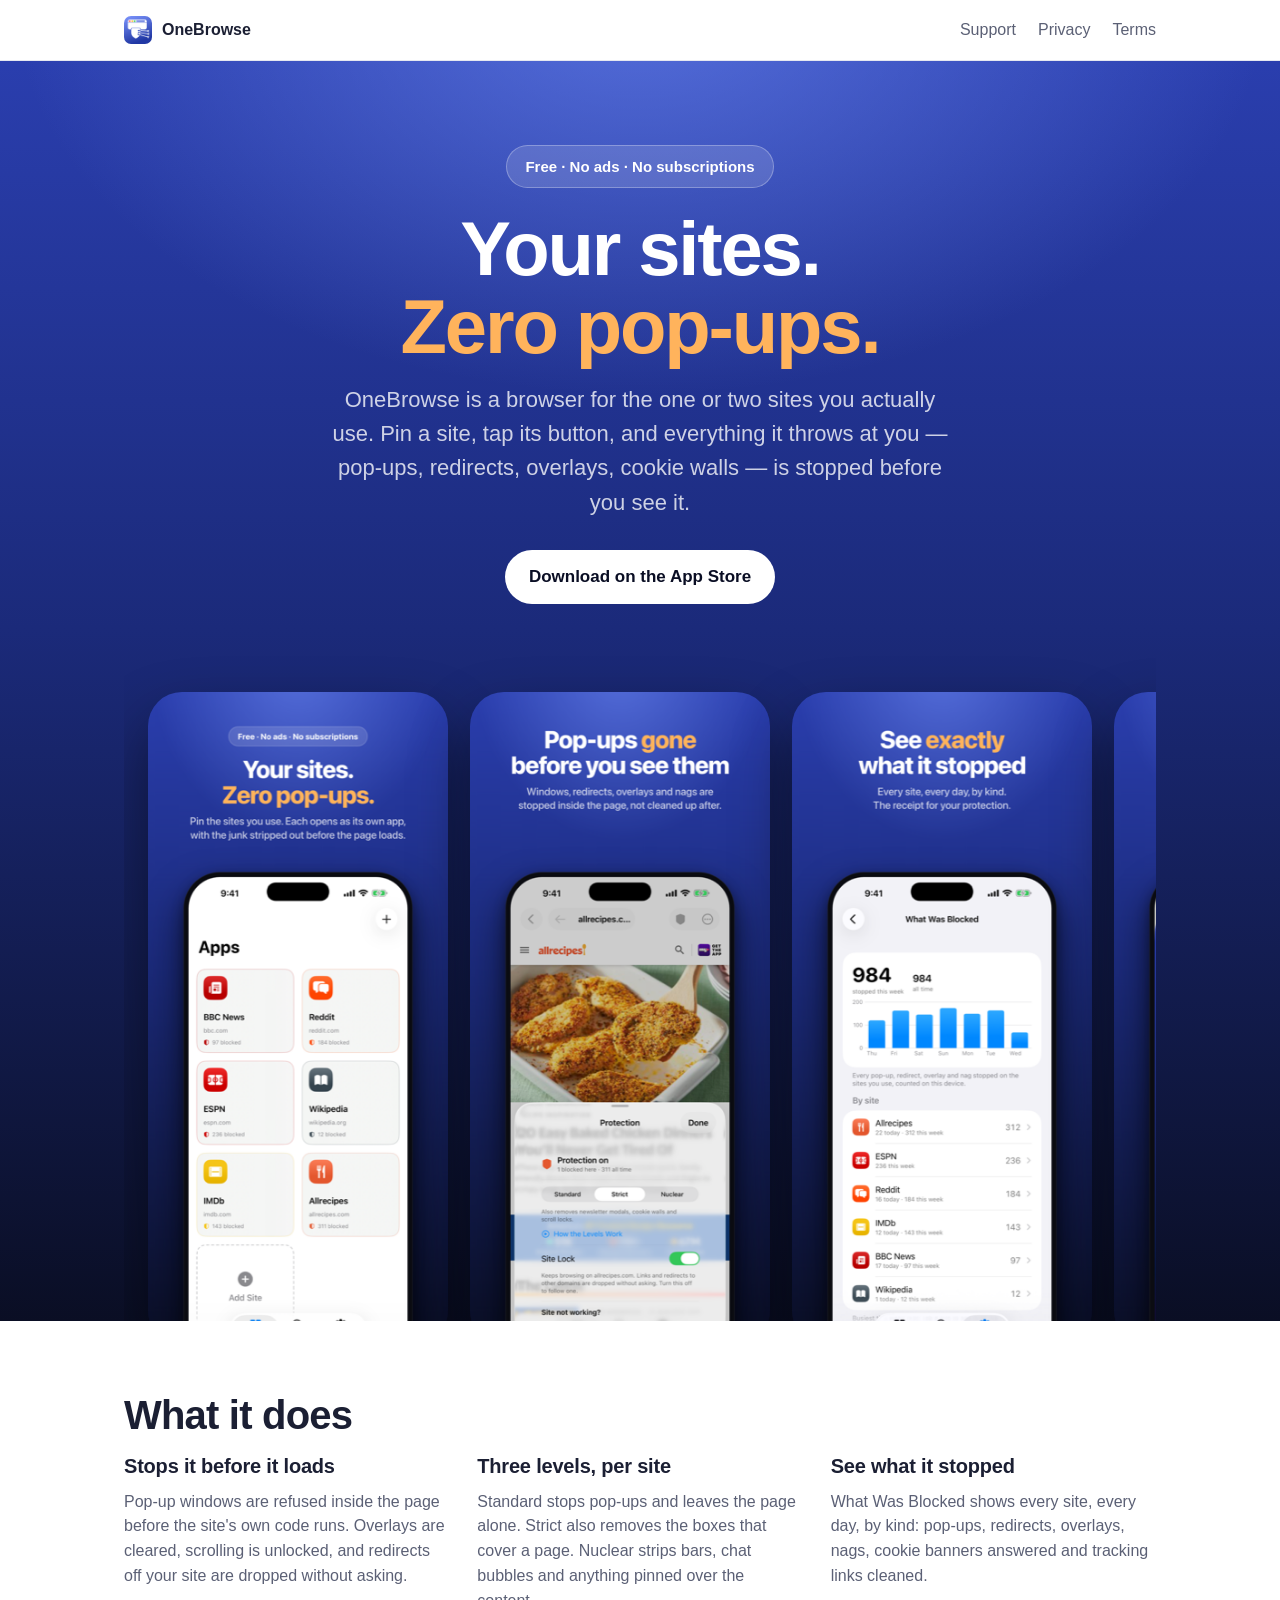
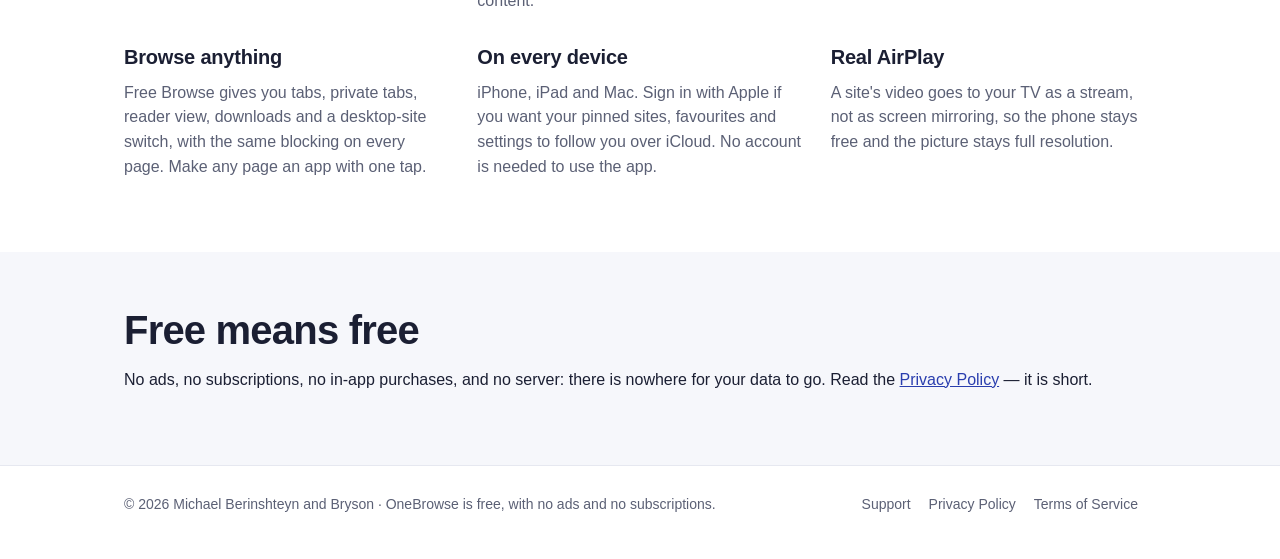
==== docs/index.html @ adca03c3 "Site: 2026-09-09 08:16" ====
<!doctype html>
<html lang="en">
<head>
<meta charset="utf-8">
<meta name="viewport" content="width=device-width, initial-scale=1">
<title>OneBrowse — your sites, without pop-ups</title>
<meta name="description" content="A free browser for the sites you actually use. Pop-ups, redirects and overlays stopped before you see them. No ads, no subscriptions.">
<link rel="icon" href="img/icon.png">
<link rel="apple-touch-icon" href="img/icon.png">
<link rel="stylesheet" href="style.css">
</head>
<body>
<header class="top"><div class="wrap">
  <a class="brand" href="index.html"><img src="img/icon.png" alt="">OneBrowse</a>
  <nav><a href="support.html">Support</a><a href="privacy.html">Privacy</a><a href="terms.html">Terms</a></nav>
</div></header>

<section class="hero"><div class="wrap">
  <div class="pill">Free · No ads · No subscriptions</div>
  <h1>Your sites. <span>Zero pop&#8209;ups.</span></h1>
  <p class="lead">OneBrowse is a browser for the one or two sites you actually use. Pin a site, tap its button, and everything it throws at you — pop-ups, redirects, overlays, cookie walls — is stopped before you see it.</p>
  <a class="cta" href="https://apps.apple.com/app/id6808476200">Download on the App Store</a>
  <div class="gallery"><div class="gallery-inner"><img src="img/frame-01.png" alt="OneBrowse screenshot 1" loading="lazy"><img src="img/frame-02.png" alt="OneBrowse screenshot 2" loading="lazy"><img src="img/frame-03.png" alt="OneBrowse screenshot 3" loading="lazy"><img src="img/frame-04.png" alt="OneBrowse screenshot 4" loading="lazy"><img src="img/frame-05.png" alt="OneBrowse screenshot 5" loading="lazy"><img src="img/frame-06.png" alt="OneBrowse screenshot 6" loading="lazy"></div></div>
</div></section>

<section class="features"><div class="wrap">
  <h2>What it does</h2>
  <div class="grid">
    <div class="card"><h3>Stops it before it loads</h3><p>Pop-up windows are refused inside the page before the site's own code runs. Overlays are cleared, scrolling is unlocked, and redirects off your site are dropped without asking.</p></div>
    <div class="card"><h3>Three levels, per site</h3><p>Standard stops pop-ups and leaves the page alone. Strict also removes the boxes that cover a page. Nuclear strips bars, chat bubbles and anything pinned over the content.</p></div>
    <div class="card"><h3>See what it stopped</h3><p>What Was Blocked shows every site, every day, by kind: pop-ups, redirects, overlays, nags, cookie banners answered and tracking links cleaned.</p></div>
    <div class="card"><h3>Browse anything</h3><p>Free Browse gives you tabs, private tabs, reader view, downloads and a desktop-site switch, with the same blocking on every page. Make any page an app with one tap.</p></div>
    <div class="card"><h3>On every device</h3><p>iPhone, iPad and Mac. Sign in with Apple if you want your pinned sites, favourites and settings to follow you over iCloud. No account is needed to use the app.</p></div>
    <div class="card"><h3>Real AirPlay</h3><p>A site's video goes to your TV as a stream, not as screen mirroring, so the phone stays free and the picture stays full resolution.</p></div>
  </div>
</div></section>

<section class="free"><div class="wrap">
  <h2>Free means free</h2>
  <p>No ads, no subscriptions, no in-app purchases, and no server: there is nowhere for your data to go. Read the <a href="privacy.html">Privacy Policy</a> — it is short.</p>
</div></section>

<footer><div class="wrap">
  <div>© 2026 Michael Berinshteyn and Bryson · OneBrowse is free, with no ads and no subscriptions.</div>
  <div><a href="support.html">Support</a><a href="privacy.html">Privacy Policy</a><a href="terms.html">Terms of Service</a></div>
</div></footer>
</body></html>
---- docs/style.css ----
:root { --blue: #2A3EAE; --ink: #0A0E24; --orange: #FFB35C; --text: #1b1f33; --muted: #5b6075; --line: #e6e8f0; }
* { box-sizing: border-box; }
html { color-scheme: light; }
body { margin: 0; font-family: -apple-system, BlinkMacSystemFont, "SF Pro Text", "Segoe UI", Roboto, Helvetica, Arial, sans-serif; color: var(--text); background: #fff; -webkit-font-smoothing: antialiased; line-height: 1.55; }
a { color: var(--blue); }
.wrap { max-width: 1080px; margin: 0 auto; padding: 0 24px; }
header.top { position: sticky; top: 0; z-index: 5; background: rgba(255,255,255,.86); backdrop-filter: saturate(180%) blur(14px); border-bottom: 1px solid var(--line); }
header.top .wrap { display: flex; align-items: center; justify-content: space-between; height: 60px; }
.brand { display: flex; align-items: center; gap: 10px; font-weight: 700; text-decoration: none; color: var(--text); }
.brand img { width: 28px; height: 28px; border-radius: 7px; }
nav a { margin-left: 22px; text-decoration: none; color: var(--muted); font-weight: 500; }
nav a:hover { color: var(--text); }
.hero { background: radial-gradient(70% 45% at 50% -5%, rgba(120,150,255,.55), rgba(120,150,255,0) 70%), linear-gradient(180deg, var(--blue) 0%, #1B2A7A 45%, var(--ink) 100%); color: #fff; padding: 84px 0 0; text-align: center; overflow: hidden; }
.hero h1 { font-size: clamp(40px, 7vw, 76px); line-height: 1.02; letter-spacing: -.028em; margin: 0 auto 18px; max-width: 14ch; font-weight: 800; }
.hero h1 span { color: var(--orange); white-space: nowrap; }
.hero p.lead { font-size: clamp(17px, 2.2vw, 22px); color: rgba(255,255,255,.78); max-width: 620px; margin: 0 auto 30px; }
.pill { display: inline-block; padding: 9px 18px; border-radius: 999px; background: rgba(255,255,255,.14); border: 1.5px solid rgba(255,255,255,.28); font-weight: 700; font-size: 15px; margin-bottom: 22px; }
.cta { display: inline-flex; align-items: center; gap: 10px; background: #fff; color: var(--ink); text-decoration: none; font-weight: 700; padding: 14px 24px; border-radius: 999px; font-size: 17px; }
.cta:hover { background: #f1f3ff; }
.gallery { display: flex; padding: 64px 0 0; overflow-x: auto; scroll-snap-type: x mandatory; scrollbar-width: none; }
.gallery::-webkit-scrollbar { display: none; }
/* Centred when it fits, scrollable from the first picture when it does not. */
.gallery-inner { display: flex; gap: 22px; margin: 0 auto; padding: 0 24px; }
.gallery img { width: 300px; height: auto; border-radius: 34px; box-shadow: 0 30px 60px rgba(0,0,0,.45); scroll-snap-align: center; flex: 0 0 auto; transform: translateY(24px); }
section.features { padding: 72px 0 24px; }
.grid { display: grid; grid-template-columns: repeat(auto-fit, minmax(260px, 1fr)); gap: 28px; }
.card h3 { margin: 0 0 8px; font-size: 20px; letter-spacing: -.01em; }
.card p { margin: 0; color: var(--muted); }
section.free { background: #f6f7fb; padding: 56px 0; margin-top: 48px; }
section.free h2, section.features h2, main.doc h1 { font-size: clamp(28px, 4vw, 40px); letter-spacing: -.02em; line-height: 1.1; margin: 0 0 14px; }
main.doc { padding: 56px 0 72px; }
main.doc .wrap { max-width: 760px; }
main.doc h2 { font-size: 22px; margin: 34px 0 8px; letter-spacing: -.01em; }
main.doc p, main.doc li { color: #2e3348; font-size: 17px; }
main.doc .meta { color: var(--muted); font-size: 14px; }
footer { border-top: 1px solid var(--line); padding: 28px 0 44px; color: var(--muted); font-size: 14px; }
footer .wrap { display: flex; flex-wrap: wrap; gap: 14px 26px; justify-content: space-between; align-items: center; }
footer a { color: var(--muted); text-decoration: none; margin-right: 18px; }
footer a:hover { color: var(--text); }
.faq details { border-top: 1px solid var(--line); padding: 14px 0; }
.faq details:last-child { border-bottom: 1px solid var(--line); }
.faq summary { font-weight: 600; cursor: pointer; font-size: 17px; }
.faq p { margin: 10px 0 0; }
@media (max-width: 640px) { nav a { margin-left: 14px; font-size: 14px; } .gallery img { width: 240px; border-radius: 28px; } }
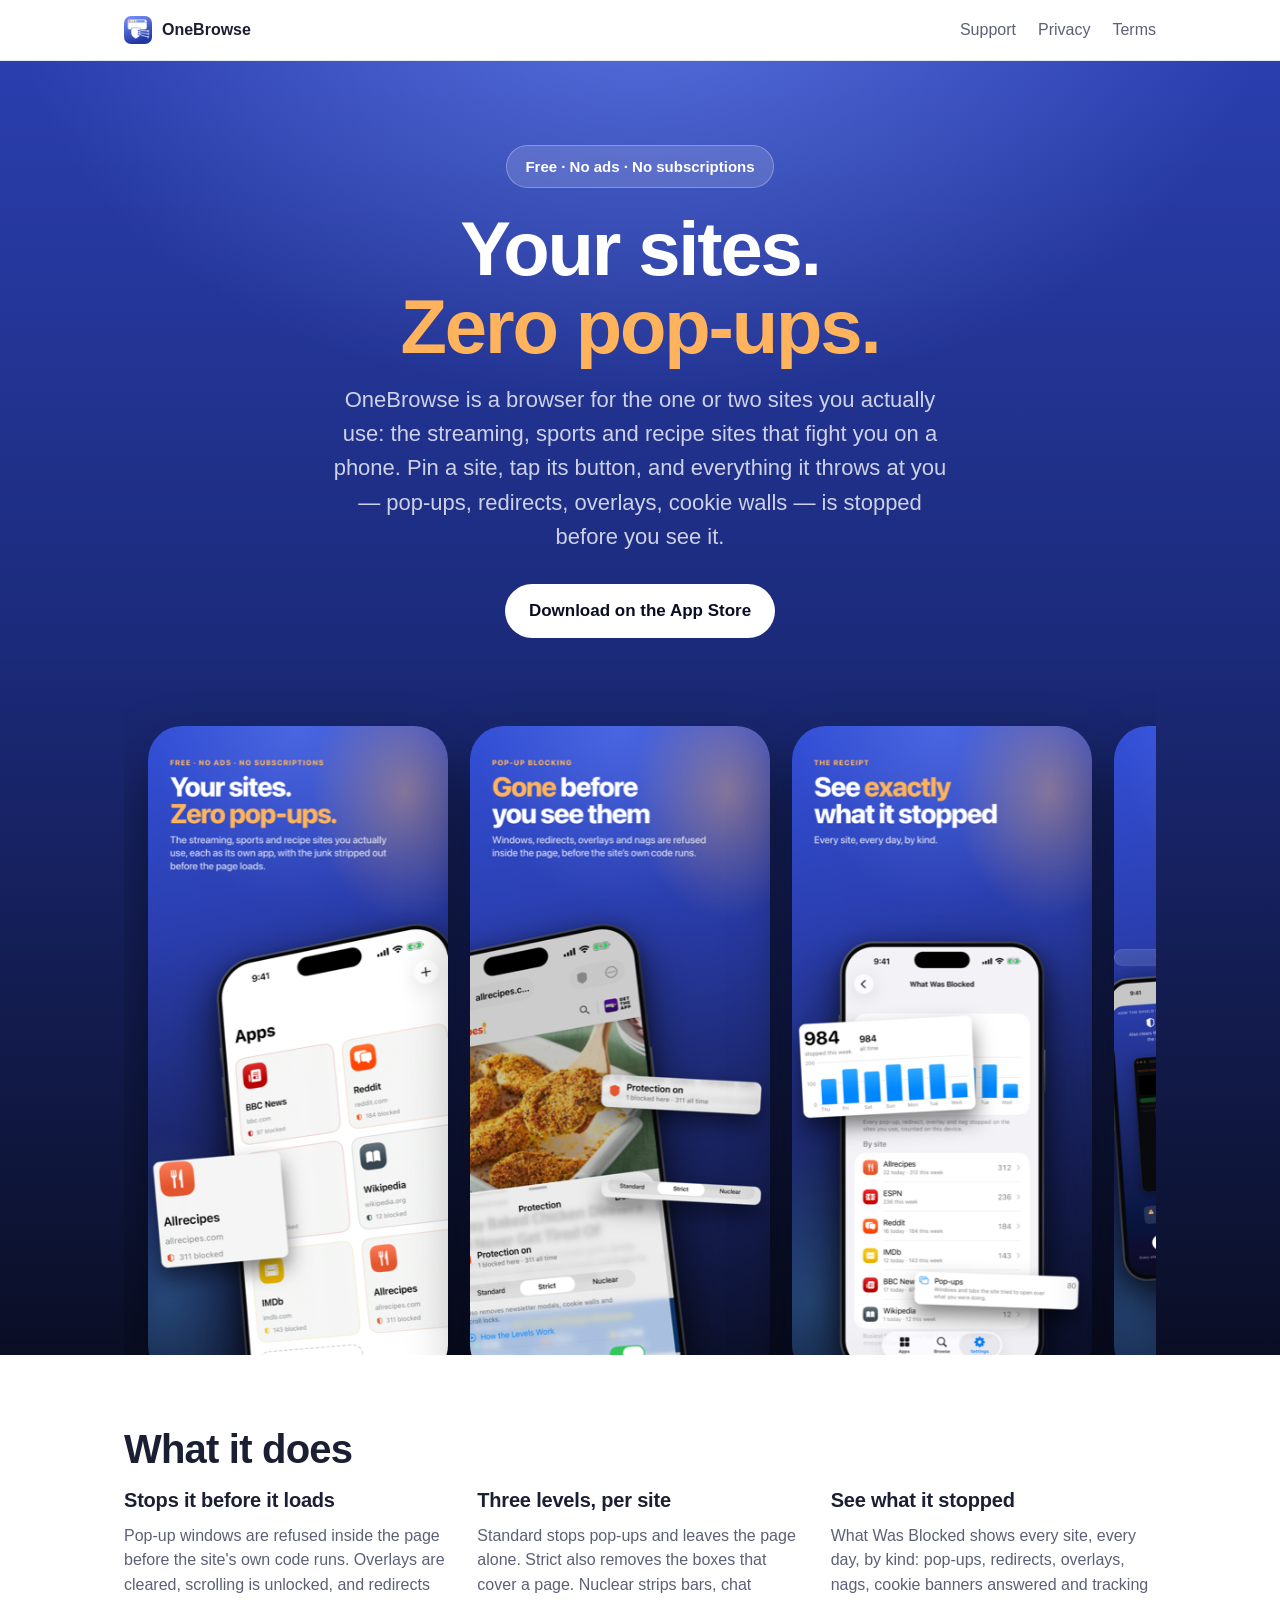
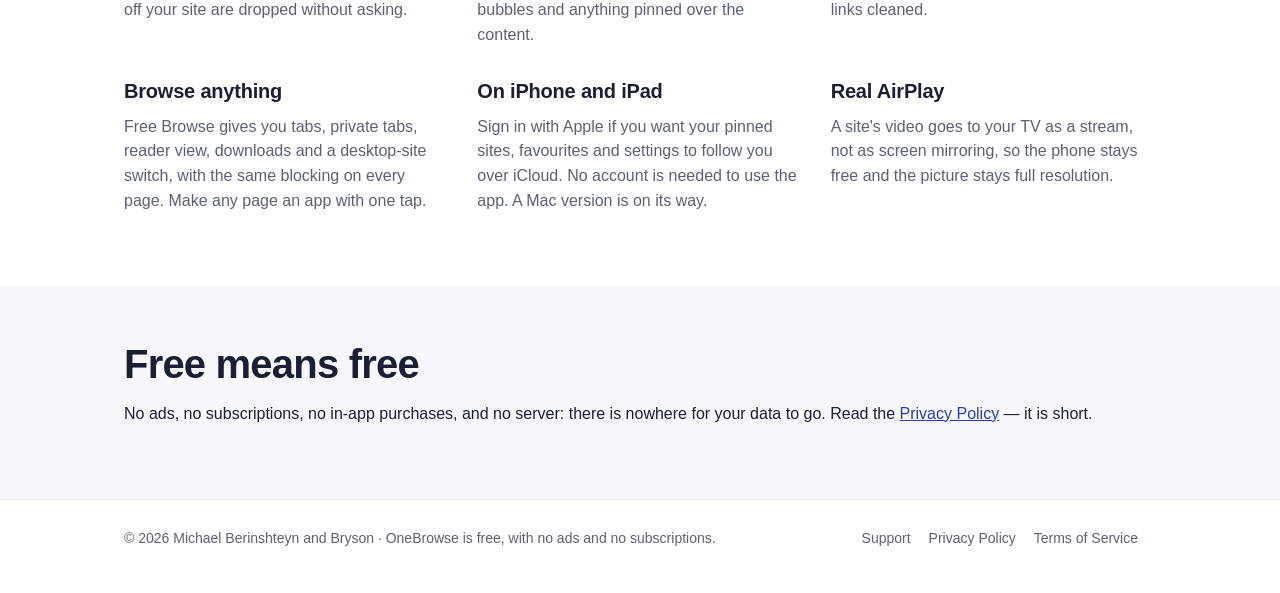
==== commit 186d25f7: "Site: 2026-09-09 10:33" ====
--- a/docs/index.html
+++ b/docs/index.html
@@ -18,7 +18,7 @@
 <section class="hero"><div class="wrap">
   <div class="pill">Free · No ads · No subscriptions</div>
   <h1>Your sites. <span>Zero pop&#8209;ups.</span></h1>
-  <p class="lead">OneBrowse is a browser for the one or two sites you actually use. Pin a site, tap its button, and everything it throws at you — pop-ups, redirects, overlays, cookie walls — is stopped before you see it.</p>
+  <p class="lead">OneBrowse is a browser for the one or two sites you actually use: the streaming, sports and recipe sites that fight you on a phone. Pin a site, tap its button, and everything it throws at you — pop-ups, redirects, overlays, cookie walls — is stopped before you see it.</p>
   <a class="cta" href="https://apps.apple.com/app/id6808476200">Download on the App Store</a>
   <div class="gallery"><div class="gallery-inner"><img src="img/frame-01.png" alt="OneBrowse screenshot 1" loading="lazy"><img src="img/frame-02.png" alt="OneBrowse screenshot 2" loading="lazy"><img src="img/frame-03.png" alt="OneBrowse screenshot 3" loading="lazy"><img src="img/frame-04.png" alt="OneBrowse screenshot 4" loading="lazy"><img src="img/frame-05.png" alt="OneBrowse screenshot 5" loading="lazy"><img src="img/frame-06.png" alt="OneBrowse screenshot 6" loading="lazy"></div></div>
 </div></section>
@@ -30,7 +30,7 @@
     <div class="card"><h3>Three levels, per site</h3><p>Standard stops pop-ups and leaves the page alone. Strict also removes the boxes that cover a page. Nuclear strips bars, chat bubbles and anything pinned over the content.</p></div>
     <div class="card"><h3>See what it stopped</h3><p>What Was Blocked shows every site, every day, by kind: pop-ups, redirects, overlays, nags, cookie banners answered and tracking links cleaned.</p></div>
     <div class="card"><h3>Browse anything</h3><p>Free Browse gives you tabs, private tabs, reader view, downloads and a desktop-site switch, with the same blocking on every page. Make any page an app with one tap.</p></div>
-    <div class="card"><h3>On every device</h3><p>iPhone, iPad and Mac. Sign in with Apple if you want your pinned sites, favourites and settings to follow you over iCloud. No account is needed to use the app.</p></div>
+    <div class="card"><h3>On iPhone and iPad</h3><p>Sign in with Apple if you want your pinned sites, favourites and settings to follow you over iCloud. No account is needed to use the app. A Mac version is on its way.</p></div>
     <div class="card"><h3>Real AirPlay</h3><p>A site's video goes to your TV as a stream, not as screen mirroring, so the phone stays free and the picture stays full resolution.</p></div>
   </div>
 </div></section>
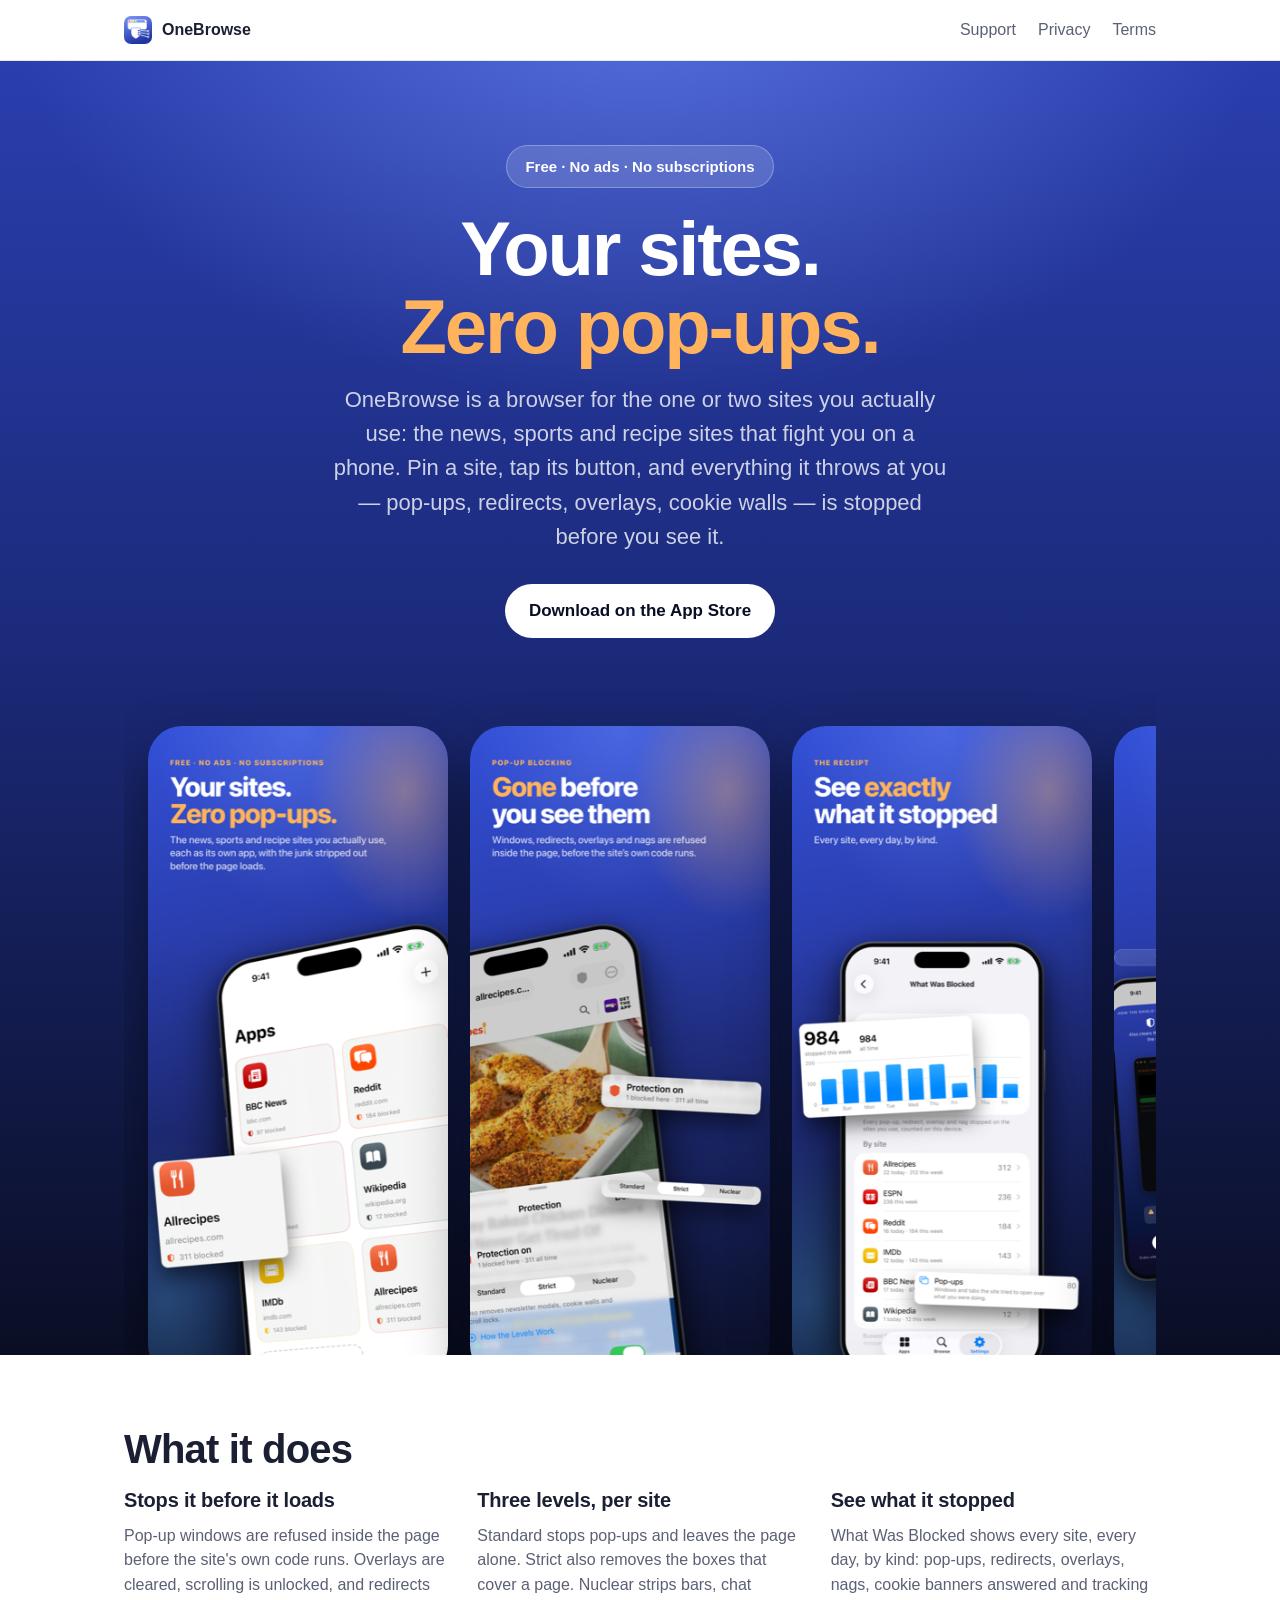
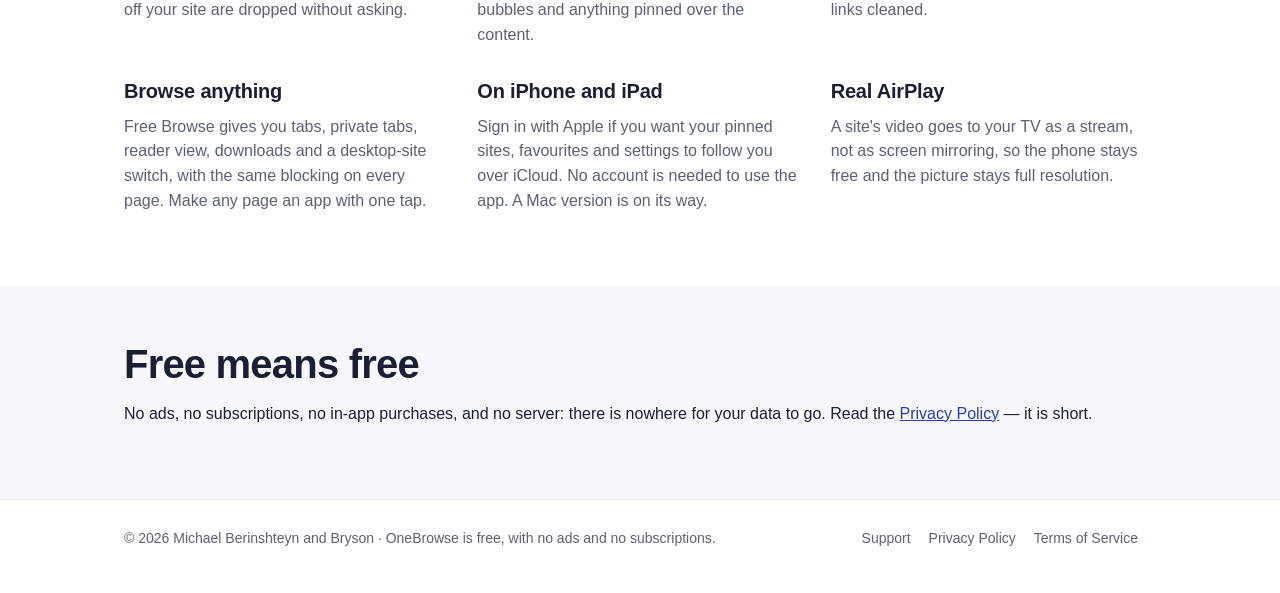
==== commit f5f31480: "Site: 2026-09-11 11:10" ====
--- a/docs/index.html
+++ b/docs/index.html
@@ -18,7 +18,7 @@
 <section class="hero"><div class="wrap">
   <div class="pill">Free · No ads · No subscriptions</div>
   <h1>Your sites. <span>Zero pop&#8209;ups.</span></h1>
-  <p class="lead">OneBrowse is a browser for the one or two sites you actually use: the streaming, sports and recipe sites that fight you on a phone. Pin a site, tap its button, and everything it throws at you — pop-ups, redirects, overlays, cookie walls — is stopped before you see it.</p>
+  <p class="lead">OneBrowse is a browser for the one or two sites you actually use: the news, sports and recipe sites that fight you on a phone. Pin a site, tap its button, and everything it throws at you — pop-ups, redirects, overlays, cookie walls — is stopped before you see it.</p>
   <a class="cta" href="https://apps.apple.com/app/id6808476200">Download on the App Store</a>
   <div class="gallery"><div class="gallery-inner"><img src="img/frame-01.png" alt="OneBrowse screenshot 1" loading="lazy"><img src="img/frame-02.png" alt="OneBrowse screenshot 2" loading="lazy"><img src="img/frame-03.png" alt="OneBrowse screenshot 3" loading="lazy"><img src="img/frame-04.png" alt="OneBrowse screenshot 4" loading="lazy"><img src="img/frame-05.png" alt="OneBrowse screenshot 5" loading="lazy"><img src="img/frame-06.png" alt="OneBrowse screenshot 6" loading="lazy"></div></div>
 </div></section>
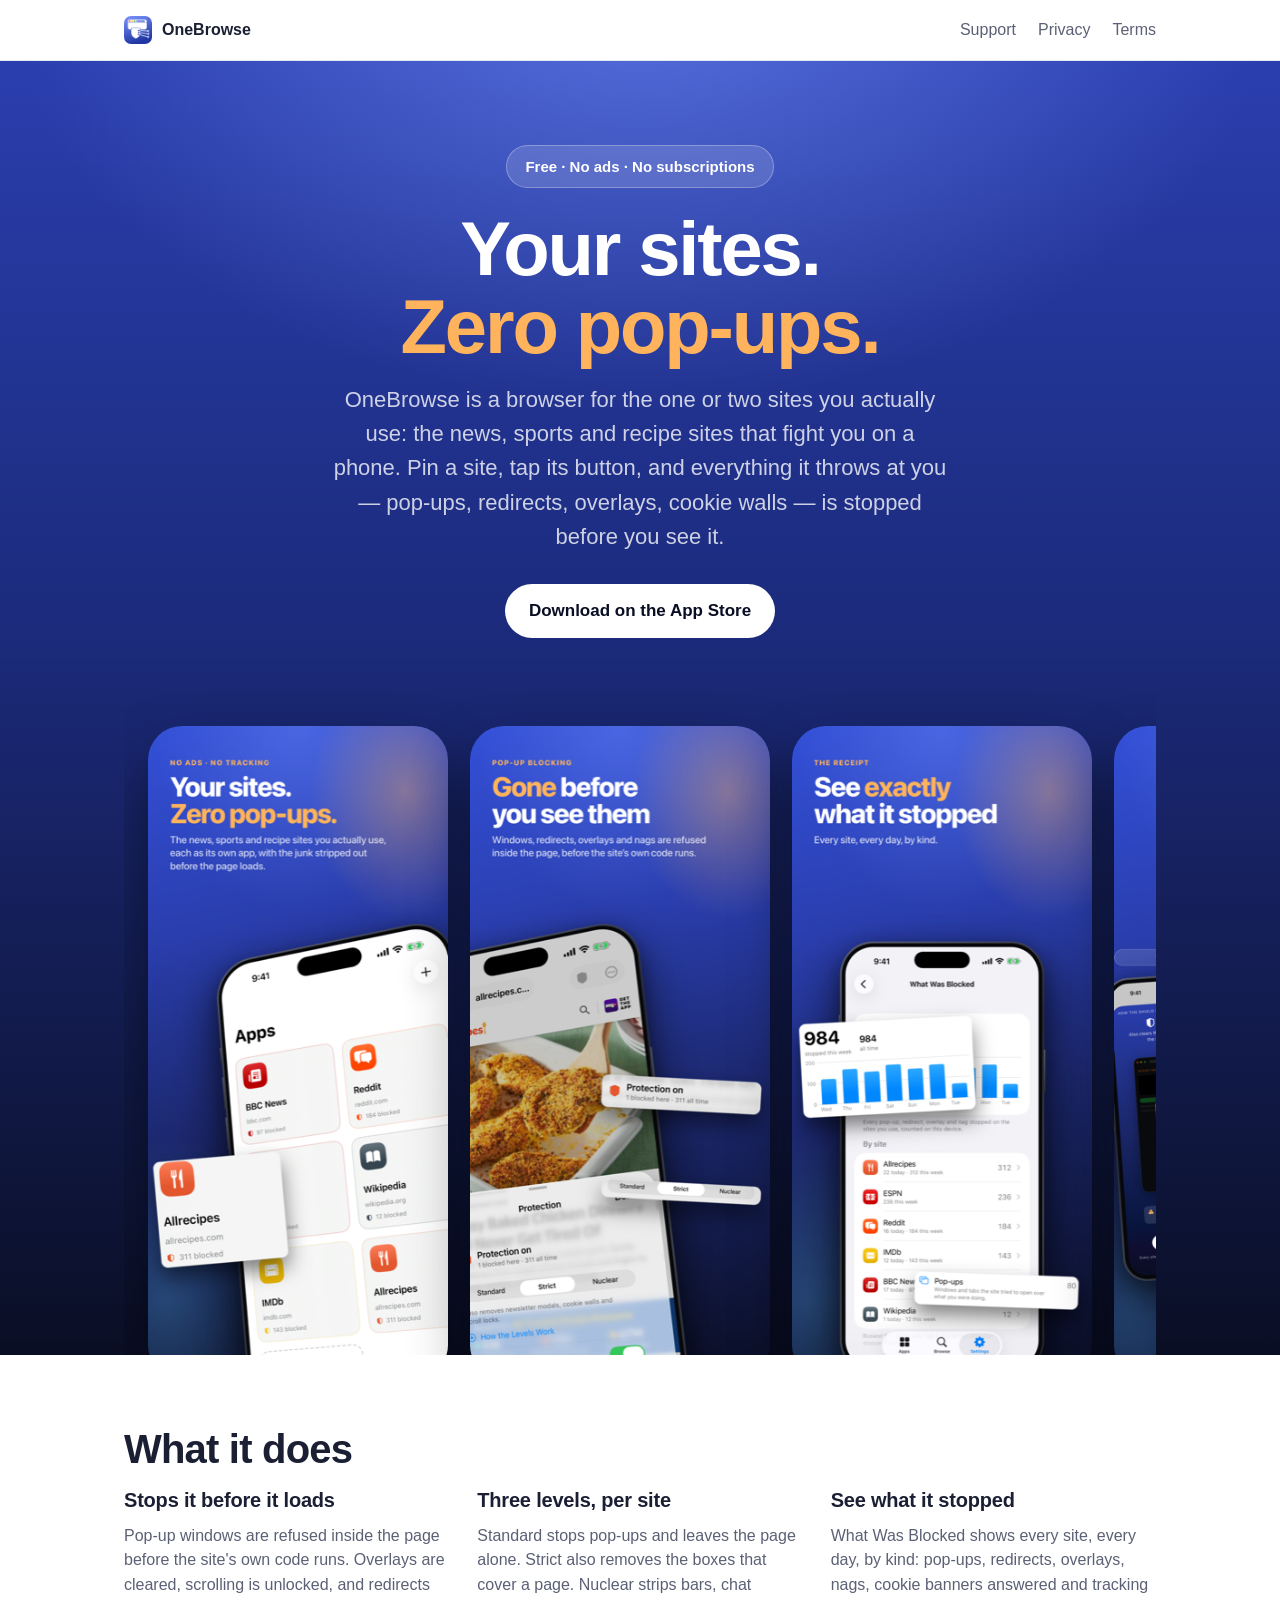
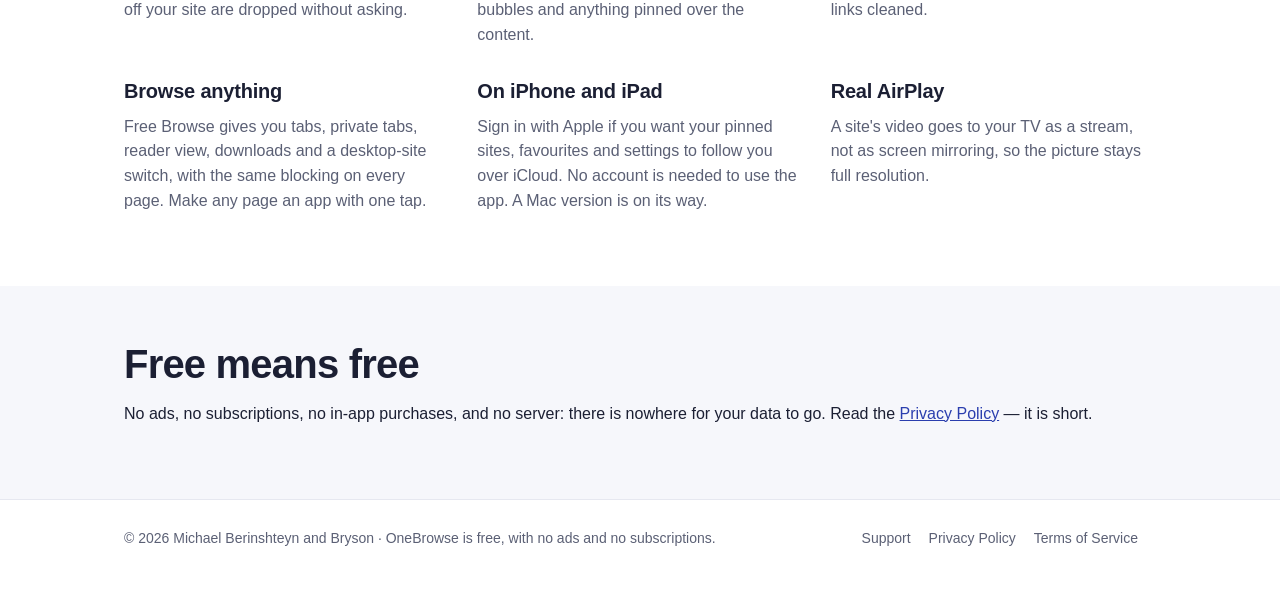
==== commit 8109674c: "Site: 2026-09-15 15:18 Updated Privacy Policy and Terms of Service from the app.  Co-Authored-By: Cl" ====
--- a/docs/index.html
+++ b/docs/index.html
@@ -31,7 +31,7 @@
     <div class="card"><h3>See what it stopped</h3><p>What Was Blocked shows every site, every day, by kind: pop-ups, redirects, overlays, nags, cookie banners answered and tracking links cleaned.</p></div>
     <div class="card"><h3>Browse anything</h3><p>Free Browse gives you tabs, private tabs, reader view, downloads and a desktop-site switch, with the same blocking on every page. Make any page an app with one tap.</p></div>
     <div class="card"><h3>On iPhone and iPad</h3><p>Sign in with Apple if you want your pinned sites, favourites and settings to follow you over iCloud. No account is needed to use the app. A Mac version is on its way.</p></div>
-    <div class="card"><h3>Real AirPlay</h3><p>A site's video goes to your TV as a stream, not as screen mirroring, so the phone stays free and the picture stays full resolution.</p></div>
+    <div class="card"><h3>Real AirPlay</h3><p>A site's video goes to your TV as a stream, not as screen mirroring, so the picture stays full resolution.</p></div>
   </div>
 </div></section>
 
